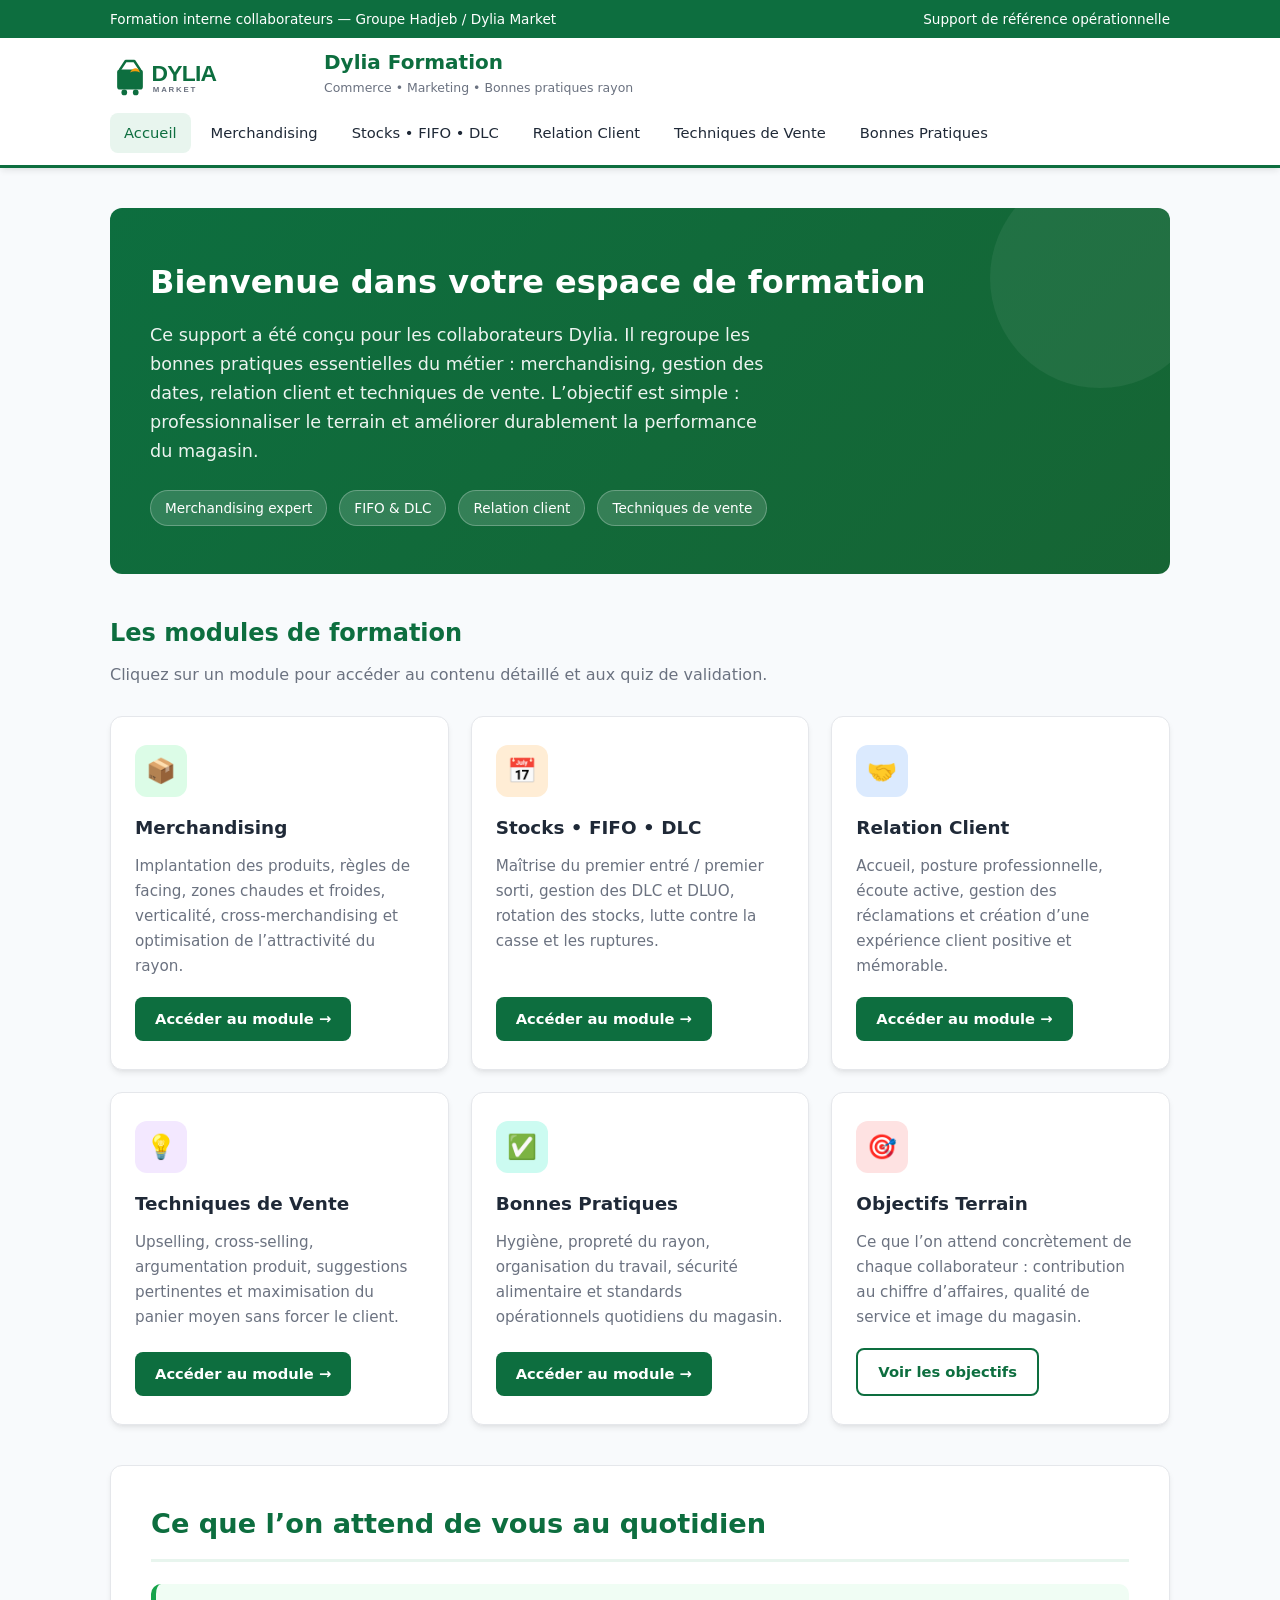
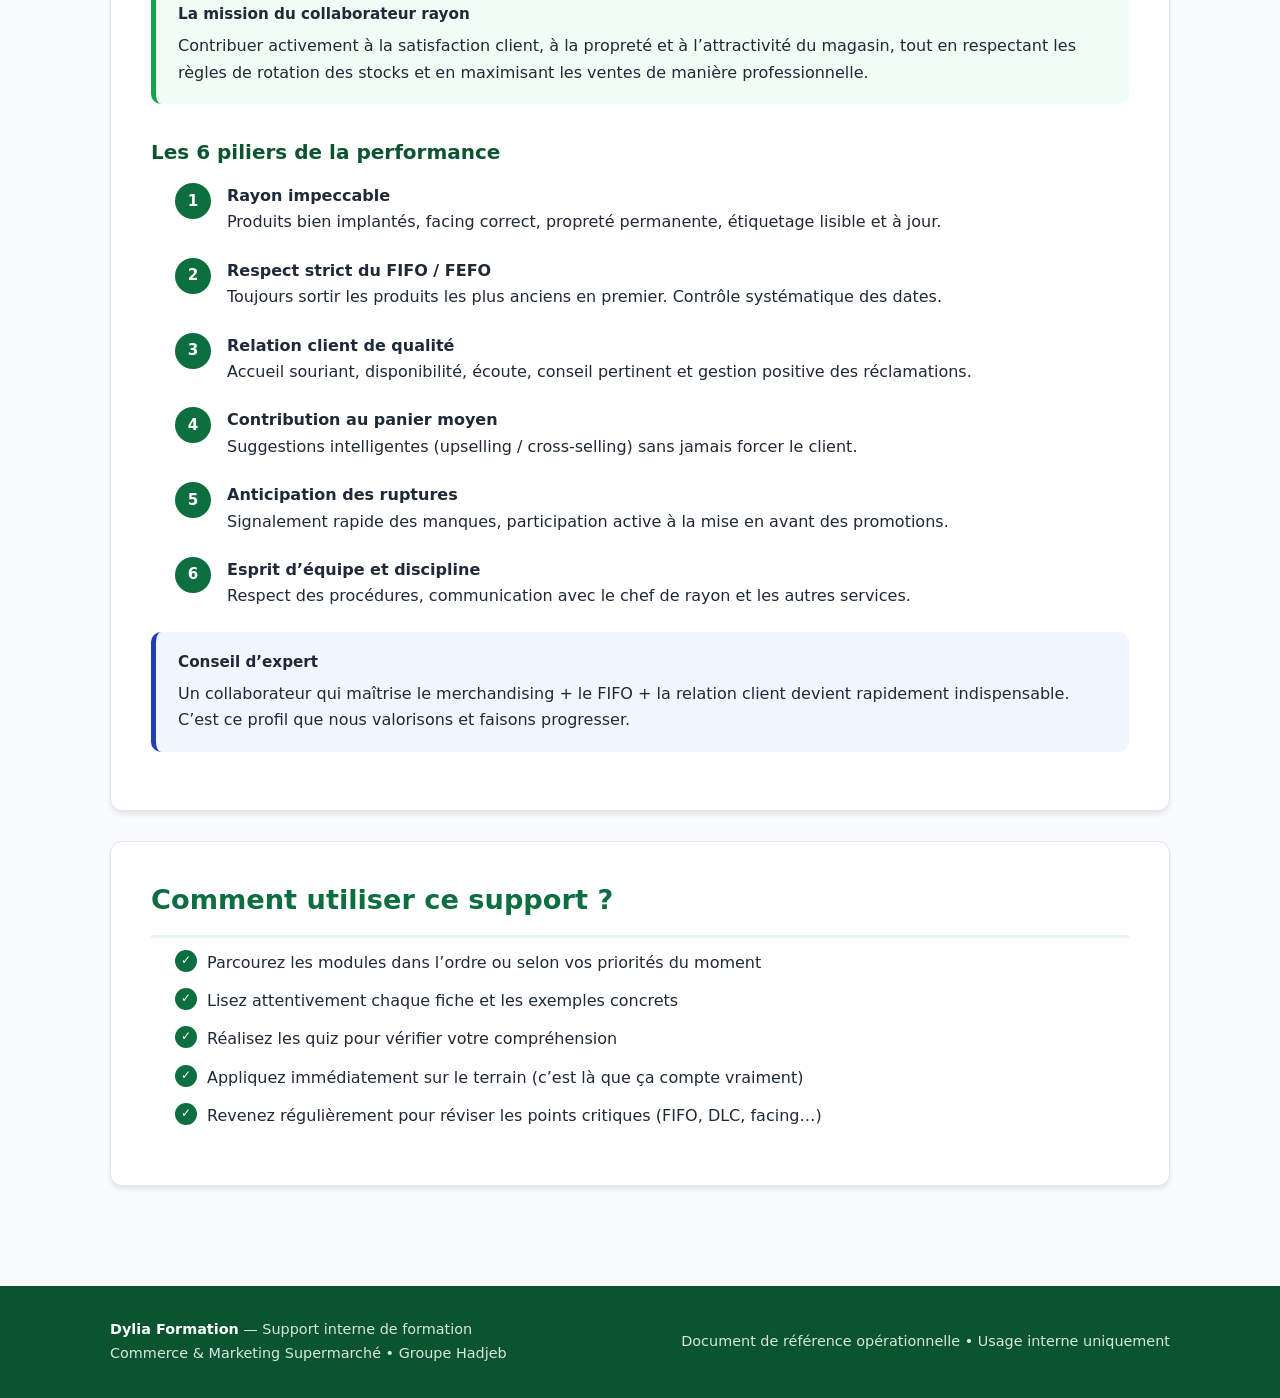
==== dylia-formation/index.html @ 9679b602 "Ajout site formation Dylia Market complet" ====
<!DOCTYPE html>
<html lang="fr">
<head>
  <meta charset="UTF-8">
  <meta name="viewport" content="width=device-width, initial-scale=1.0">
  <title>Dylia Formation | Commerce & Marketing Supermarché</title>
  <meta name="description" content="Support de formation interne Dylia - Bonnes pratiques commerce, merchandising, FIFO, relation client">
  <link rel="stylesheet" href="css/style.css">
</head>
<body>

  <header class="header">
    <div class="header-top">
      <div class="container">
        <span>Formation interne collaborateurs — Groupe Hadjeb / Dylia Market</span>
        <span>Support de référence opérationnelle</span>
      </div>
    </div>
    <div class="container">
      <div class="logo-area">
        <a href="index.html">
          <img src="img/logo-dylia.svg" alt="Dylia Market" class="logo-img">
          <div class="logo-text">
            <h1>Dylia Formation</h1>
            <span>Commerce • Marketing • Bonnes pratiques rayon</span>
          </div>
        </a>
      </div>
      <nav class="nav">
        <a href="index.html" class="active">Accueil</a>
        <a href="merchandising.html">Merchandising</a>
        <a href="stocks-fifo-dlc.html">Stocks • FIFO • DLC</a>
        <a href="relation-client.html">Relation Client</a>
        <a href="techniques-vente.html">Techniques de Vente</a>
        <a href="bonnes-pratiques.html">Bonnes Pratiques</a>
      </nav>
    </div>
  </header>

  <main class="main">
    <div class="container">

      <!-- HERO -->
      <section class="hero">
        <h2>Bienvenue dans votre espace de formation</h2>
        <p>
          Ce support a été conçu pour les collaborateurs Dylia. Il regroupe les bonnes pratiques 
          essentielles du métier : merchandising, gestion des dates, relation client et techniques 
          de vente. L’objectif est simple : professionnaliser le terrain et améliorer durablement 
          la performance du magasin.
        </p>
        <div class="hero-badges">
          <span class="badge">Merchandising expert</span>
          <span class="badge">FIFO & DLC</span>
          <span class="badge">Relation client</span>
          <span class="badge">Techniques de vente</span>
        </div>
      </section>

      <!-- MODULES -->
      <h2 class="section-title">Les modules de formation</h2>
      <p class="section-subtitle">Cliquez sur un module pour accéder au contenu détaillé et aux quiz de validation.</p>

      <div class="cards-grid">

        <article class="card">
          <div class="card-icon green">📦</div>
          <h3>Merchandising</h3>
          <p>
            Implantation des produits, règles de facing, zones chaudes et froides, verticalité, 
            cross-merchandising et optimisation de l’attractivité du rayon.
          </p>
          <a href="merchandising.html" class="btn btn-primary">Accéder au module →</a>
        </article>

        <article class="card">
          <div class="card-icon orange">📅</div>
          <h3>Stocks • FIFO • DLC</h3>
          <p>
            Maîtrise du premier entré / premier sorti, gestion des DLC et DLUO, 
            rotation des stocks, lutte contre la casse et les ruptures.
          </p>
          <a href="stocks-fifo-dlc.html" class="btn btn-primary">Accéder au module →</a>
        </article>

        <article class="card">
          <div class="card-icon blue">🤝</div>
          <h3>Relation Client</h3>
          <p>
            Accueil, posture professionnelle, écoute active, gestion des réclamations 
            et création d’une expérience client positive et mémorable.
          </p>
          <a href="relation-client.html" class="btn btn-primary">Accéder au module →</a>
        </article>

        <article class="card">
          <div class="card-icon purple">💡</div>
          <h3>Techniques de Vente</h3>
          <p>
            Upselling, cross-selling, argumentation produit, suggestions pertinentes 
            et maximisation du panier moyen sans forcer le client.
          </p>
          <a href="techniques-vente.html" class="btn btn-primary">Accéder au module →</a>
        </article>

        <article class="card">
          <div class="card-icon teal">✅</div>
          <h3>Bonnes Pratiques</h3>
          <p>
            Hygiène, propreté du rayon, organisation du travail, sécurité alimentaire 
            et standards opérationnels quotidiens du magasin.
          </p>
          <a href="bonnes-pratiques.html" class="btn btn-primary">Accéder au module →</a>
        </article>

        <article class="card">
          <div class="card-icon red">🎯</div>
          <h3>Objectifs Terrain</h3>
          <p>
            Ce que l’on attend concrètement de chaque collaborateur : 
            contribution au chiffre d’affaires, qualité de service et image du magasin.
          </p>
          <a href="#objectifs" class="btn btn-outline">Voir les objectifs</a>
        </article>

      </div>

      <!-- OBJECTIFS -->
      <section id="objectifs" class="content-page" style="margin-top: 20px;">
        <h2>Ce que l’on attend de vous au quotidien</h2>
        
        <div class="callout callout-success">
          <strong>La mission du collaborateur rayon</strong>
          Contribuer activement à la satisfaction client, à la propreté et à l’attractivité du magasin, 
          tout en respectant les règles de rotation des stocks et en maximisant les ventes de manière professionnelle.
        </div>

        <h3>Les 6 piliers de la performance</h3>
        <ol class="steps">
          <li>
            <strong>Rayon impeccable</strong><br>
            Produits bien implantés, facing correct, propreté permanente, étiquetage lisible et à jour.
          </li>
          <li>
            <strong>Respect strict du FIFO / FEFO</strong><br>
            Toujours sortir les produits les plus anciens en premier. Contrôle systématique des dates.
          </li>
          <li>
            <strong>Relation client de qualité</strong><br>
            Accueil souriant, disponibilité, écoute, conseil pertinent et gestion positive des réclamations.
          </li>
          <li>
            <strong>Contribution au panier moyen</strong><br>
            Suggestions intelligentes (upselling / cross-selling) sans jamais forcer le client.
          </li>
          <li>
            <strong>Anticipation des ruptures</strong><br>
            Signalement rapide des manques, participation active à la mise en avant des promotions.
          </li>
          <li>
            <strong>Esprit d’équipe et discipline</strong><br>
            Respect des procédures, communication avec le chef de rayon et les autres services.
          </li>
        </ol>

        <div class="callout callout-info">
          <strong>Conseil d’expert</strong>
          Un collaborateur qui maîtrise le merchandising + le FIFO + la relation client 
          devient rapidement indispensable. C’est ce profil que nous valorisons et faisons progresser.
        </div>
      </section>

      <!-- COMMENT UTILISER -->
      <section class="content-page" style="margin-top: 30px;">
        <h2>Comment utiliser ce support ?</h2>
        <ul class="checklist">
          <li>Parcourez les modules dans l’ordre ou selon vos priorités du moment</li>
          <li>Lisez attentivement chaque fiche et les exemples concrets</li>
          <li>Réalisez les quiz pour vérifier votre compréhension</li>
          <li>Appliquez immédiatement sur le terrain (c’est là que ça compte vraiment)</li>
          <li>Revenez régulièrement pour réviser les points critiques (FIFO, DLC, facing…)</li>
        </ul>
      </section>

    </div>
  </main>

  <footer class="footer">
    <div class="container">
      <div>
        <strong>Dylia Formation</strong> — Support interne de formation<br>
        Commerce & Marketing Supermarché • Groupe Hadjeb
      </div>
      <div>
        Document de référence opérationnelle • Usage interne uniquement
      </div>
    </div>
  </footer>

</body>
</html>
---- dylia-formation/css/style.css ----
/* =====================================================
   Dylia Formation - Style professionnel
   Support de formation Commerce & Marketing Supermarché
   ===================================================== */

:root {
  --primary: #0d6e3f;
  --primary-dark: #0a5530;
  --primary-light: #e8f5ee;
  --secondary: #f59e0b;
  --secondary-dark: #d97706;
  --accent: #1e40af;
  --danger: #dc2626;
  --warning: #f59e0b;
  --success: #16a34a;
  --text: #1f2937;
  --text-light: #6b7280;
  --bg: #f8fafc;
  --white: #ffffff;
  --border: #e5e7eb;
  --shadow: 0 4px 6px -1px rgb(0 0 0 / 0.08), 0 2px 4px -2px rgb(0 0 0 / 0.05);
  --shadow-lg: 0 10px 15px -3px rgb(0 0 0 / 0.08), 0 4px 6px -4px rgb(0 0 0 / 0.05);
  --radius: 12px;
  --transition: all 0.25s ease;
}

* {
  margin: 0;
  padding: 0;
  box-sizing: border-box;
}

html {
  scroll-behavior: smooth;
}

body {
  font-family: 'Segoe UI', system-ui, -apple-system, sans-serif;
  background: var(--bg);
  color: var(--text);
  line-height: 1.65;
  font-size: 16px;
}

/* ========== HEADER & NAV ========== */
.header {
  background: var(--white);
  border-bottom: 3px solid var(--primary);
  position: sticky;
  top: 0;
  z-index: 1000;
  box-shadow: var(--shadow);
}

.header-top {
  background: var(--primary);
  color: white;
  padding: 8px 0;
  font-size: 0.85rem;
}

.header-top .container {
  display: flex;
  justify-content: space-between;
  align-items: center;
}

.logo-area {
  display: flex;
  align-items: center;
  gap: 16px;
  padding: 12px 0;
}

.logo-area a {
  display: flex;
  align-items: center;
  gap: 14px;
  text-decoration: none;
  color: inherit;
}

.logo-img {
  height: 50px;
  width: auto;
  display: block;
}

.logo-text h1 {
  font-size: 1.25rem;
  color: var(--primary);
  font-weight: 700;
  line-height: 1.2;
}

.logo-text span {
  font-size: 0.78rem;
  color: var(--text-light);
  font-weight: 500;
}

.nav {
  display: flex;
  gap: 6px;
  flex-wrap: wrap;
  padding-bottom: 12px;
}

.nav a {
  text-decoration: none;
  color: var(--text);
  font-weight: 500;
  font-size: 0.92rem;
  padding: 8px 14px;
  border-radius: 8px;
  transition: var(--transition);
}

.nav a:hover,
.nav a.active {
  background: var(--primary-light);
  color: var(--primary);
}

/* ========== LAYOUT ========== */
.container {
  max-width: 1100px;
  margin: 0 auto;
  padding: 0 20px;
}

.main {
  padding: 40px 0 60px;
}

/* ========== HERO ========== */
.hero {
  background: linear-gradient(135deg, var(--primary) 0%, #166534 100%);
  color: white;
  border-radius: var(--radius);
  padding: 48px 40px;
  margin-bottom: 40px;
  position: relative;
  overflow: hidden;
}

.hero::after {
  content: '';
  position: absolute;
  right: -40px;
  top: -40px;
  width: 220px;
  height: 220px;
  background: rgba(255,255,255,0.06);
  border-radius: 50%;
}

.hero h2 {
  font-size: 2rem;
  margin-bottom: 12px;
  font-weight: 700;
}

.hero p {
  font-size: 1.1rem;
  opacity: 0.92;
  max-width: 620px;
  margin-bottom: 24px;
}

.hero-badges {
  display: flex;
  gap: 12px;
  flex-wrap: wrap;
}

.badge {
  background: rgba(255,255,255,0.15);
  border: 1px solid rgba(255,255,255,0.25);
  padding: 6px 14px;
  border-radius: 50px;
  font-size: 0.85rem;
  font-weight: 500;
}

/* ========== CARDS ========== */
.section-title {
  font-size: 1.5rem;
  color: var(--primary);
  margin-bottom: 8px;
  font-weight: 700;
}

.section-subtitle {
  color: var(--text-light);
  margin-bottom: 28px;
  font-size: 1rem;
}

.cards-grid {
  display: grid;
  grid-template-columns: repeat(auto-fit, minmax(280px, 1fr));
  gap: 22px;
  margin-bottom: 40px;
}

.card {
  background: var(--white);
  border-radius: var(--radius);
  padding: 28px 24px;
  box-shadow: var(--shadow);
  border: 1px solid var(--border);
  transition: var(--transition);
  display: flex;
  flex-direction: column;
}

.card:hover {
  transform: translateY(-4px);
  box-shadow: var(--shadow-lg);
  border-color: var(--primary);
}

.card-icon {
  width: 52px;
  height: 52px;
  border-radius: 12px;
  display: flex;
  align-items: center;
  justify-content: center;
  font-size: 1.5rem;
  margin-bottom: 16px;
}

.card-icon.green { background: #dcfce7; }
.card-icon.blue { background: #dbeafe; }
.card-icon.orange { background: #ffedd5; }
.card-icon.purple { background: #f3e8ff; }
.card-icon.red { background: #fee2e2; }
.card-icon.teal { background: #ccfbf1; }

.card h3 {
  font-size: 1.15rem;
  margin-bottom: 10px;
  color: var(--text);
}

.card p {
  color: var(--text-light);
  font-size: 0.95rem;
  flex-grow: 1;
  margin-bottom: 18px;
}

.card .btn {
  align-self: flex-start;
}

/* ========== BUTTONS ========== */
.btn {
  display: inline-flex;
  align-items: center;
  gap: 8px;
  padding: 10px 20px;
  border-radius: 8px;
  font-weight: 600;
  font-size: 0.92rem;
  text-decoration: none;
  border: none;
  cursor: pointer;
  transition: var(--transition);
}

.btn-primary {
  background: var(--primary);
  color: white;
}

.btn-primary:hover {
  background: var(--primary-dark);
}

.btn-secondary {
  background: var(--secondary);
  color: white;
}

.btn-secondary:hover {
  background: var(--secondary-dark);
}

.btn-outline {
  background: transparent;
  border: 2px solid var(--primary);
  color: var(--primary);
}

.btn-outline:hover {
  background: var(--primary);
  color: white;
}

/* ========== CONTENT PAGES ========== */
.content-page {
  background: var(--white);
  border-radius: var(--radius);
  padding: 36px 40px;
  box-shadow: var(--shadow);
  border: 1px solid var(--border);
}

.content-page h2 {
  color: var(--primary);
  font-size: 1.7rem;
  margin-bottom: 8px;
  padding-bottom: 12px;
  border-bottom: 3px solid var(--primary-light);
}

.content-page h3 {
  color: var(--primary-dark);
  font-size: 1.25rem;
  margin: 32px 0 14px;
  display: flex;
  align-items: center;
  gap: 10px;
}

.content-page h4 {
  color: var(--text);
  font-size: 1.05rem;
  margin: 22px 0 10px;
}

.content-page p {
  margin-bottom: 14px;
  color: var(--text);
}

.content-page ul, .content-page ol {
  margin: 12px 0 20px 24px;
}

.content-page li {
  margin-bottom: 8px;
}

/* Callout boxes */
.callout {
  padding: 18px 22px;
  border-radius: 10px;
  margin: 22px 0;
  border-left: 5px solid;
}

.callout-info {
  background: #eff6ff;
  border-color: var(--accent);
}

.callout-warning {
  background: #fffbeb;
  border-color: var(--warning);
}

.callout-success {
  background: #f0fdf4;
  border-color: var(--success);
}

.callout-danger {
  background: #fef2f2;
  border-color: var(--danger);
}

.callout strong {
  display: block;
  margin-bottom: 6px;
  font-size: 0.95rem;
}

/* Tables */
.table-wrap {
  overflow-x: auto;
  margin: 20px 0;
}

table {
  width: 100%;
  border-collapse: collapse;
  font-size: 0.95rem;
}

th, td {
  padding: 12px 16px;
  text-align: left;
  border-bottom: 1px solid var(--border);
}

th {
  background: var(--primary-light);
  color: var(--primary-dark);
  font-weight: 600;
}

tr:hover td {
  background: #f9fafb;
}

/* Checklist */
.checklist {
  list-style: none;
  margin-left: 0;
}

.checklist li {
  position: relative;
  padding-left: 32px;
  margin-bottom: 12px;
}

.checklist li::before {
  content: '✓';
  position: absolute;
  left: 0;
  top: 0;
  width: 22px;
  height: 22px;
  background: var(--primary);
  color: white;
  border-radius: 50%;
  font-size: 0.75rem;
  display: flex;
  align-items: center;
  justify-content: center;
  font-weight: 700;
}

/* Steps */
.steps {
  counter-reset: step;
  list-style: none;
  margin: 20px 0;
}

.steps li {
  position: relative;
  padding-left: 52px;
  margin-bottom: 22px;
  min-height: 40px;
}

.steps li::before {
  counter-increment: step;
  content: counter(step);
  position: absolute;
  left: 0;
  top: 0;
  width: 36px;
  height: 36px;
  background: var(--primary);
  color: white;
  border-radius: 50%;
  display: flex;
  align-items: center;
  justify-content: center;
  font-weight: 700;
  font-size: 0.95rem;
}

/* Quiz */
.quiz-box {
  background: #f8fafc;
  border: 2px solid var(--border);
  border-radius: var(--radius);
  padding: 28px;
  margin: 30px 0;
}

.quiz-box h3 {
  margin-top: 0;
  color: var(--primary);
}

.quiz-question {
  margin-bottom: 22px;
  padding-bottom: 18px;
  border-bottom: 1px solid var(--border);
}

.quiz-question:last-of-type {
  border-bottom: none;
}

.quiz-question p {
  font-weight: 600;
  margin-bottom: 12px;
}

.quiz-options label {
  display: block;
  padding: 10px 14px;
  margin-bottom: 8px;
  background: white;
  border: 1px solid var(--border);
  border-radius: 8px;
  cursor: pointer;
  transition: var(--transition);
}

.quiz-options label:hover {
  border-color: var(--primary);
  background: var(--primary-light);
}

.quiz-options input {
  margin-right: 10px;
}

.quiz-result {
  display: none;
  margin-top: 20px;
  padding: 16px;
  border-radius: 8px;
  font-weight: 600;
}

.quiz-result.show {
  display: block;
}

.quiz-result.success {
  background: #dcfce7;
  color: #166534;
}

.quiz-result.error {
  background: #fee2e2;
  color: #991b1b;
}

/* Progress bar for modules */
.progress-bar {
  height: 8px;
  background: #e5e7eb;
  border-radius: 50px;
  overflow: hidden;
  margin: 12px 0 24px;
}

.progress-fill {
  height: 100%;
  background: linear-gradient(90deg, var(--primary), #22c55e);
  border-radius: 50px;
  transition: width 0.4s ease;
}

/* Footer */
.footer {
  background: var(--primary-dark);
  color: rgba(255,255,255,0.85);
  padding: 32px 0;
  margin-top: 40px;
  font-size: 0.9rem;
}

.footer .container {
  display: flex;
  justify-content: space-between;
  align-items: center;
  flex-wrap: wrap;
  gap: 16px;
}

.footer strong {
  color: white;
}

/* Responsive */
@media (max-width: 768px) {
  .hero {
    padding: 32px 24px;
  }
  .hero h2 {
    font-size: 1.5rem;
  }
  .content-page {
    padding: 24px 20px;
  }
  .nav {
    gap: 4px;
  }
  .nav a {
    padding: 7px 10px;
    font-size: 0.85rem;
  }
  .header-top {
    display: none;
  }
}

/* Print friendly */
@media print {
  .header, .footer, .nav, .btn, .quiz-box {
    display: none !important;
  }
  .content-page {
    box-shadow: none;
    border: none;
  }
}
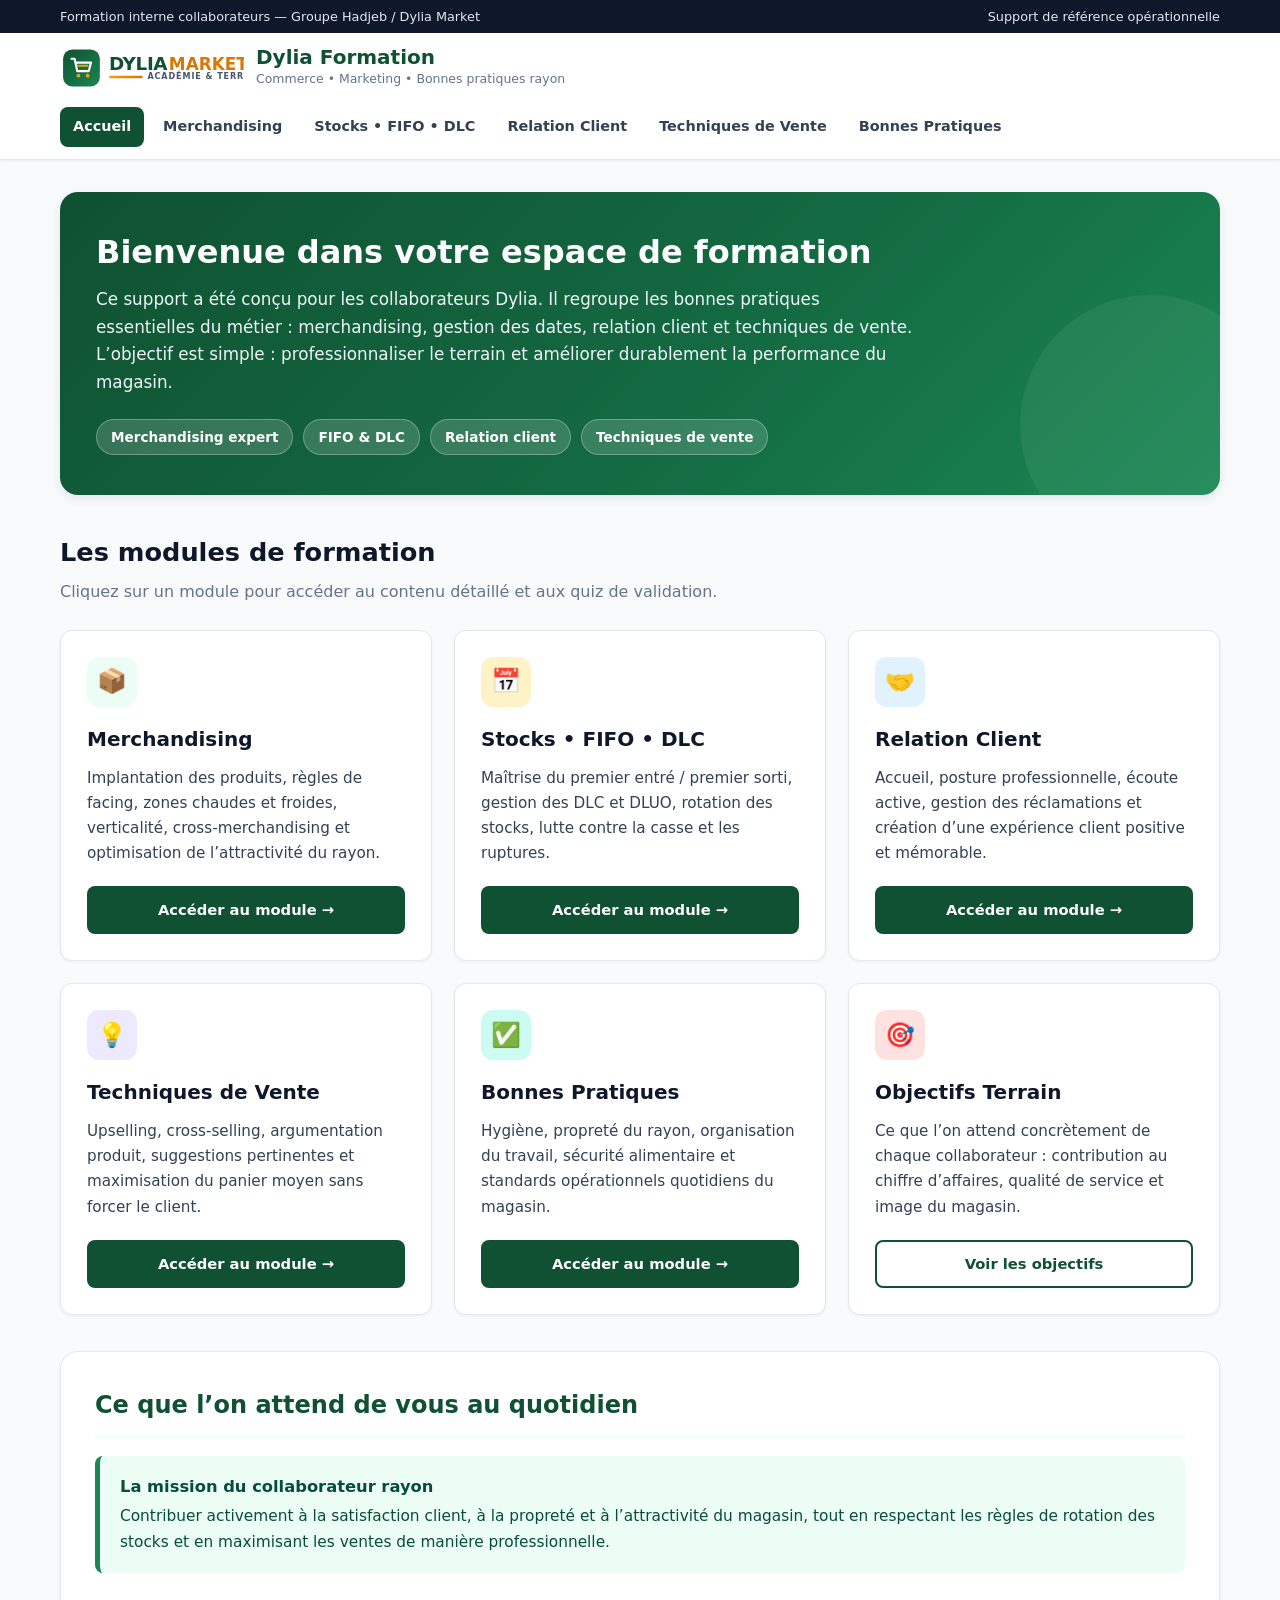
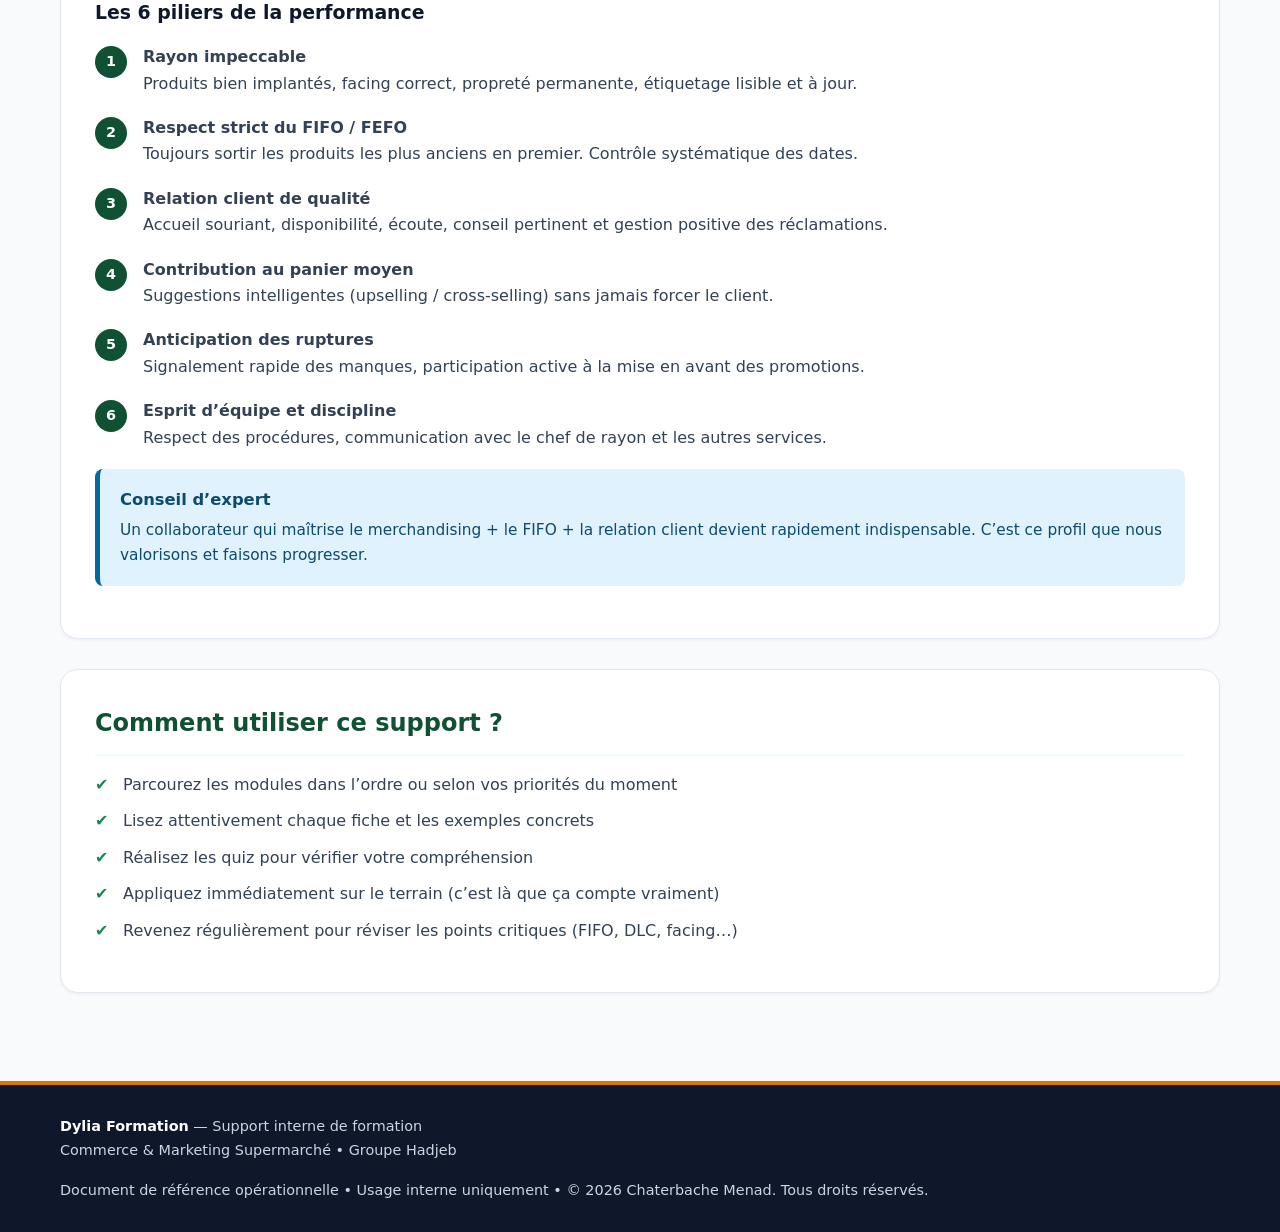
==== commit 89ce7731: "Site formation Dylia Market - version complète" ====
--- a/dylia-formation/index.html
+++ b/dylia-formation/index.html
@@ -192,7 +192,7 @@
         Commerce & Marketing Supermarché • Groupe Hadjeb
       </div>
       <div>
-        Document de référence opérationnelle • Usage interne uniquement
+        Document de référence opérationnelle • Usage interne uniquement • © 2026 Chaterbache Menad. Tous droits réservés.
       </div>
     </div>
   </footer>
--- a/dylia-formation/css/style.css
+++ b/dylia-formation/css/style.css
@@ -1,229 +1,268 @@
-/* =====================================================
-   Dylia Formation - Style professionnel
-   Support de formation Commerce & Marketing Supermarché
-   ===================================================== */
+/* ==========================================================================
+   DYLIA FORMATION — FEUILLE DE STYLE COMPLÈTE (GROUPE HADJEB / DYLIA MARKET)
+   Design System : Retail Moderne, Lisibilité Terrain, Mobile-First & Print
+   ========================================================================== */
 
 :root {
-  --primary: #0d6e3f;
-  --primary-dark: #0a5530;
-  --primary-light: #e8f5ee;
-  --secondary: #f59e0b;
-  --secondary-dark: #d97706;
-  --accent: #1e40af;
-  --danger: #dc2626;
-  --warning: #f59e0b;
-  --success: #16a34a;
-  --text: #1f2937;
-  --text-light: #6b7280;
-  --bg: #f8fafc;
-  --white: #ffffff;
-  --border: #e5e7eb;
-  --shadow: 0 4px 6px -1px rgb(0 0 0 / 0.08), 0 2px 4px -2px rgb(0 0 0 / 0.05);
-  --shadow-lg: 0 10px 15px -3px rgb(0 0 0 / 0.08), 0 4px 6px -4px rgb(0 0 0 / 0.05);
-  --radius: 12px;
+  --primary: #0f5132;
+  --primary-light: #198754;
+  --primary-bg: #ecfdf5;
+  --accent: #d97706;
+  --accent-light: #fef3c7;
+  --blue: #0369a1;
+  --blue-bg: #e0f2fe;
+  --purple: #6d28d9;
+  --purple-bg: #ede9fe;
+  --teal: #0f766e;
+  --teal-bg: #ccfbf1;
+  --red: #b91c1c;
+  --red-bg: #fee2e2;
+  --dark: #0f172a;
+  --text: #334155;
+  --text-muted: #64748b;
+  --border: #e2e8f0;
+  --bg-body: #f8fafc;
+  --bg-card: #ffffff;
+  --shadow-sm: 0 1px 3px rgba(15, 23, 42, 0.06);
+  --shadow-md: 0 4px 12px rgba(15, 23, 42, 0.08);
+  --shadow-lg: 0 10px 25px rgba(15, 23, 42, 0.12);
+  --radius-sm: 8px;
+  --radius-md: 12px;
+  --radius-lg: 18px;
   --transition: all 0.25s ease;
 }
 
-* {
+/* RESET & BASE */
+*, *::before, *::after {
+  box-sizing: border-box;
   margin: 0;
   padding: 0;
-  box-sizing: border-box;
 }
 
 html {
   scroll-behavior: smooth;
+  font-size: 16px;
 }
 
 body {
-  font-family: 'Segoe UI', system-ui, -apple-system, sans-serif;
-  background: var(--bg);
+  font-family: 'Segoe UI', system-ui, -apple-system, BlinkMacSystemFont, Roboto, 'Helvetica Neue', Arial, sans-serif;
+  background-color: var(--bg-body);
   color: var(--text);
   line-height: 1.65;
-  font-size: 16px;
-}
-
-/* ========== HEADER & NAV ========== */
+  -webkit-font-smoothing: antialiased;
+}
+
+.container {
+  width: 100%;
+  max-width: 1200px;
+  margin: 0 auto;
+  padding: 0 20px;
+}
+
+a {
+  color: var(--primary-light);
+  text-decoration: none;
+  transition: var(--transition);
+}
+
+/* HEADER & NAVIGATION */
 .header {
-  background: var(--white);
-  border-bottom: 3px solid var(--primary);
+  background: var(--bg-card);
+  border-bottom: 1px solid var(--border);
+  box-shadow: var(--shadow-sm);
   position: sticky;
   top: 0;
   z-index: 1000;
-  box-shadow: var(--shadow);
 }
 
 .header-top {
-  background: var(--primary);
-  color: white;
-  padding: 8px 0;
-  font-size: 0.85rem;
+  background: var(--dark);
+  color: #e2e8f0;
+  font-size: 0.8rem;
+  padding: 6px 0;
 }
 
 .header-top .container {
   display: flex;
   justify-content: space-between;
   align-items: center;
-}
-
-.logo-area {
-  display: flex;
-  align-items: center;
+  flex-wrap: wrap;
+  gap: 8px;
+}
+
+.header > .container {
+  display: flex;
+  justify-content: space-between;
+  align-items: center;
+  padding-top: 12px;
+  padding-bottom: 12px;
+  flex-wrap: wrap;
   gap: 16px;
-  padding: 12px 0;
 }
 
 .logo-area a {
   display: flex;
   align-items: center;
-  gap: 14px;
-  text-decoration: none;
-  color: inherit;
+  gap: 12px;
+  color: var(--dark);
 }
 
 .logo-img {
-  height: 50px;
+  height: 46px;
   width: auto;
-  display: block;
 }
 
 .logo-text h1 {
   font-size: 1.25rem;
+  font-weight: 800;
   color: var(--primary);
-  font-weight: 700;
-  line-height: 1.2;
+  line-height: 1.15;
 }
 
 .logo-text span {
   font-size: 0.78rem;
-  color: var(--text-light);
-  font-weight: 500;
+  color: var(--text-muted);
+  display: block;
 }
 
 .nav {
   display: flex;
   gap: 6px;
   flex-wrap: wrap;
-  padding-bottom: 12px;
 }
 
 .nav a {
-  text-decoration: none;
+  padding: 8px 13px;
+  border-radius: var(--radius-sm);
+  font-size: 0.9rem;
+  font-weight: 600;
   color: var(--text);
-  font-weight: 500;
-  font-size: 0.92rem;
-  padding: 8px 14px;
-  border-radius: 8px;
-  transition: var(--transition);
-}
-
-.nav a:hover,
+}
+
+.nav a:hover {
+  background: var(--primary-bg);
+  color: var(--primary);
+}
+
 .nav a.active {
-  background: var(--primary-light);
-  color: var(--primary);
-}
-
-/* ========== LAYOUT ========== */
-.container {
-  max-width: 1100px;
-  margin: 0 auto;
-  padding: 0 20px;
-}
-
+  background: var(--primary);
+  color: #ffffff;
+}
+
+/* MAIN LAYOUT */
 .main {
-  padding: 40px 0 60px;
-}
-
-/* ========== HERO ========== */
+  padding: 32px 0 60px;
+}
+
+/* HERO SECTION */
 .hero {
-  background: linear-gradient(135deg, var(--primary) 0%, #166534 100%);
-  color: white;
-  border-radius: var(--radius);
-  padding: 48px 40px;
-  margin-bottom: 40px;
+  background: linear-gradient(135deg, var(--primary) 0%, #146c43 60%, #198754 100%);
+  color: #ffffff;
+  padding: 40px 36px;
+  border-radius: var(--radius-lg);
+  box-shadow: var(--shadow-md);
+  margin-bottom: 36px;
   position: relative;
   overflow: hidden;
 }
 
 .hero::after {
-  content: '';
+  content: "";
   position: absolute;
-  right: -40px;
-  top: -40px;
-  width: 220px;
-  height: 220px;
-  background: rgba(255,255,255,0.06);
+  right: -60px;
+  bottom: -60px;
+  width: 260px;
+  height: 260px;
+  background: rgba(255, 255, 255, 0.06);
   border-radius: 50%;
+  pointer-events: none;
+}
+
+.hero-breadcrumb {
+  display: inline-block;
+  font-size: 0.8rem;
+  text-transform: uppercase;
+  letter-spacing: 1px;
+  background: rgba(0, 0, 0, 0.25);
+  padding: 4px 12px;
+  border-radius: 20px;
+  margin-bottom: 14px;
+  color: #fde68a;
+  font-weight: 700;
 }
 
 .hero h2 {
   font-size: 2rem;
-  margin-bottom: 12px;
-  font-weight: 700;
+  font-weight: 800;
+  margin-bottom: 14px;
+  line-height: 1.25;
 }
 
 .hero p {
-  font-size: 1.1rem;
-  opacity: 0.92;
-  max-width: 620px;
+  font-size: 1.05rem;
+  max-width: 820px;
+  color: #f1f5f9;
+  margin-bottom: 22px;
+}
+
+.hero-badges {
+  display: flex;
+  flex-wrap: wrap;
+  gap: 10px;
+}
+
+.badge {
+  background: rgba(255, 255, 255, 0.16);
+  border: 1px solid rgba(255, 255, 255, 0.28);
+  padding: 6px 14px;
+  border-radius: 999px;
+  font-size: 0.85rem;
+  font-weight: 600;
+  backdrop-filter: blur(4px);
+}
+
+/* SECTION TITLES */
+.section-title {
+  font-size: 1.6rem;
+  font-weight: 800;
+  color: var(--dark);
+  margin-bottom: 6px;
+}
+
+.section-subtitle {
+  color: var(--text-muted);
   margin-bottom: 24px;
-}
-
-.hero-badges {
-  display: flex;
-  gap: 12px;
-  flex-wrap: wrap;
-}
-
-.badge {
-  background: rgba(255,255,255,0.15);
-  border: 1px solid rgba(255,255,255,0.25);
-  padding: 6px 14px;
-  border-radius: 50px;
-  font-size: 0.85rem;
-  font-weight: 500;
-}
-
-/* ========== CARDS ========== */
-.section-title {
-  font-size: 1.5rem;
-  color: var(--primary);
-  margin-bottom: 8px;
-  font-weight: 700;
-}
-
-.section-subtitle {
-  color: var(--text-light);
-  margin-bottom: 28px;
   font-size: 1rem;
 }
 
+/* CARDS GRID */
 .cards-grid {
   display: grid;
-  grid-template-columns: repeat(auto-fit, minmax(280px, 1fr));
+  grid-template-columns: repeat(auto-fit, minmax(320px, 1fr));
   gap: 22px;
-  margin-bottom: 40px;
+  margin-bottom: 36px;
 }
 
 .card {
-  background: var(--white);
-  border-radius: var(--radius);
-  padding: 28px 24px;
-  box-shadow: var(--shadow);
+  background: var(--bg-card);
   border: 1px solid var(--border);
+  border-radius: var(--radius-md);
+  padding: 26px;
+  box-shadow: var(--shadow-sm);
+  display: flex;
+  flex-direction: column;
   transition: var(--transition);
-  display: flex;
-  flex-direction: column;
 }
 
 .card:hover {
   transform: translateY(-4px);
   box-shadow: var(--shadow-lg);
-  border-color: var(--primary);
+  border-color: #cbd5e1;
 }
 
 .card-icon {
-  width: 52px;
-  height: 52px;
+  width: 50px;
+  height: 50px;
   border-radius: 12px;
   display: flex;
   align-items: center;
@@ -232,260 +271,314 @@
   margin-bottom: 16px;
 }
 
-.card-icon.green { background: #dcfce7; }
-.card-icon.blue { background: #dbeafe; }
-.card-icon.orange { background: #ffedd5; }
-.card-icon.purple { background: #f3e8ff; }
-.card-icon.red { background: #fee2e2; }
-.card-icon.teal { background: #ccfbf1; }
+.card-icon.green { background: var(--primary-bg); color: var(--primary); }
+.card-icon.orange { background: var(--accent-light); color: var(--accent); }
+.card-icon.blue { background: var(--blue-bg); color: var(--blue); }
+.card-icon.purple { background: var(--purple-bg); color: var(--purple); }
+.card-icon.teal { background: var(--teal-bg); color: var(--teal); }
+.card-icon.red { background: var(--red-bg); color: var(--red); }
 
 .card h3 {
-  font-size: 1.15rem;
+  font-size: 1.25rem;
+  color: var(--dark);
   margin-bottom: 10px;
+  font-weight: 700;
+}
+
+.card p {
   color: var(--text);
-}
-
-.card p {
-  color: var(--text-light);
   font-size: 0.95rem;
+  margin-bottom: 20px;
   flex-grow: 1;
-  margin-bottom: 18px;
-}
-
-.card .btn {
-  align-self: flex-start;
-}
-
-/* ========== BUTTONS ========== */
+}
+
+/* BUTTONS */
 .btn {
   display: inline-flex;
   align-items: center;
+  justify-content: center;
   gap: 8px;
-  padding: 10px 20px;
-  border-radius: 8px;
-  font-weight: 600;
+  padding: 10px 18px;
+  border-radius: var(--radius-sm);
+  font-weight: 700;
   font-size: 0.92rem;
-  text-decoration: none;
-  border: none;
   cursor: pointer;
+  border: 2px solid transparent;
   transition: var(--transition);
+  text-align: center;
 }
 
 .btn-primary {
   background: var(--primary);
-  color: white;
+  color: #ffffff;
 }
 
 .btn-primary:hover {
-  background: var(--primary-dark);
-}
-
-.btn-secondary {
-  background: var(--secondary);
-  color: white;
-}
-
-.btn-secondary:hover {
-  background: var(--secondary-dark);
+  background: var(--primary-light);
+  color: #ffffff;
 }
 
 .btn-outline {
   background: transparent;
-  border: 2px solid var(--primary);
+  border-color: var(--primary);
   color: var(--primary);
 }
 
 .btn-outline:hover {
   background: var(--primary);
-  color: white;
-}
-
-/* ========== CONTENT PAGES ========== */
+  color: #ffffff;
+}
+
+.btn-accent {
+  background: var(--accent);
+  color: #ffffff;
+}
+
+.btn-accent:hover {
+  background: #b45309;
+  color: #ffffff;
+}
+
+/* CONTENT PAGE BLOCKS */
 .content-page {
-  background: var(--white);
-  border-radius: var(--radius);
-  padding: 36px 40px;
-  box-shadow: var(--shadow);
+  background: var(--bg-card);
   border: 1px solid var(--border);
+  border-radius: var(--radius-lg);
+  padding: 34px;
+  box-shadow: var(--shadow-sm);
+  margin-bottom: 28px;
 }
 
 .content-page h2 {
+  font-size: 1.5rem;
   color: var(--primary);
-  font-size: 1.7rem;
-  margin-bottom: 8px;
-  padding-bottom: 12px;
-  border-bottom: 3px solid var(--primary-light);
+  margin-bottom: 16px;
+  padding-bottom: 10px;
+  border-bottom: 2px solid var(--primary-bg);
+  font-weight: 800;
 }
 
 .content-page h3 {
-  color: var(--primary-dark);
-  font-size: 1.25rem;
-  margin: 32px 0 14px;
-  display: flex;
-  align-items: center;
-  gap: 10px;
-}
-
-.content-page h4 {
-  color: var(--text);
-  font-size: 1.05rem;
-  margin: 22px 0 10px;
+  font-size: 1.18rem;
+  color: var(--dark);
+  margin: 24px 0 12px;
+  font-weight: 700;
 }
 
 .content-page p {
   margin-bottom: 14px;
-  color: var(--text);
-}
-
-.content-page ul, .content-page ol {
-  margin: 12px 0 20px 24px;
-}
-
-.content-page li {
-  margin-bottom: 8px;
-}
-
-/* Callout boxes */
+}
+
+/* CALLOUTS */
 .callout {
-  padding: 18px 22px;
-  border-radius: 10px;
-  margin: 22px 0;
+  padding: 18px 20px;
+  border-radius: var(--radius-sm);
   border-left: 5px solid;
-}
-
-.callout-info {
-  background: #eff6ff;
-  border-color: var(--accent);
-}
-
-.callout-warning {
-  background: #fffbeb;
-  border-color: var(--warning);
-}
-
-.callout-success {
-  background: #f0fdf4;
-  border-color: var(--success);
-}
-
-.callout-danger {
-  background: #fef2f2;
-  border-color: var(--danger);
+  margin: 18px 0;
+  font-size: 0.96rem;
 }
 
 .callout strong {
   display: block;
-  margin-bottom: 6px;
-  font-size: 0.95rem;
-}
-
-/* Tables */
-.table-wrap {
+  font-size: 1.02rem;
+  margin-bottom: 4px;
+}
+
+.callout-success {
+  background: var(--primary-bg);
+  border-color: var(--primary-light);
+  color: #064e3b;
+}
+
+.callout-info {
+  background: var(--blue-bg);
+  border-color: var(--blue);
+  color: #0c4a6e;
+}
+
+.callout-warning {
+  background: var(--accent-light);
+  border-color: var(--accent);
+  color: #78350f;
+}
+
+.callout-danger {
+  background: var(--red-bg);
+  border-color: var(--red);
+  color: #7f1d1d;
+}
+
+/* LISTS & STEPS */
+.steps {
+  list-style: none;
+  counter-reset: step-counter;
+  margin: 16px 0;
+}
+
+.steps li {
+  counter-increment: step-counter;
+  position: relative;
+  padding-left: 48px;
+  margin-bottom: 18px;
+}
+
+.steps li::before {
+  content: counter(step-counter);
+  position: absolute;
+  left: 0;
+  top: 2px;
+  width: 32px;
+  height: 32px;
+  background: var(--primary);
+  color: #ffffff;
+  font-weight: 800;
+  border-radius: 50%;
+  display: flex;
+  align-items: center;
+  justify-content: center;
+  font-size: 0.9rem;
+}
+
+.checklist {
+  list-style: none;
+  margin: 14px 0;
+}
+
+.checklist li {
+  position: relative;
+  padding-left: 28px;
+  margin-bottom: 10px;
+}
+
+.checklist li::before {
+  content: "✔";
+  position: absolute;
+  left: 0;
+  top: 0;
+  color: var(--primary-light);
+  font-weight: 800;
+}
+
+/* TABLES */
+.table-wrapper {
+  width: 100%;
   overflow-x: auto;
   margin: 20px 0;
+  border-radius: var(--radius-sm);
+  border: 1px solid var(--border);
 }
 
 table {
   width: 100%;
   border-collapse: collapse;
-  font-size: 0.95rem;
+  text-align: left;
+  font-size: 0.94rem;
+}
+
+thead {
+  background: var(--primary);
+  color: #ffffff;
 }
 
 th, td {
-  padding: 12px 16px;
-  text-align: left;
+  padding: 13px 16px;
   border-bottom: 1px solid var(--border);
 }
 
-th {
-  background: var(--primary-light);
-  color: var(--primary-dark);
-  font-weight: 600;
-}
-
-tr:hover td {
-  background: #f9fafb;
-}
-
-/* Checklist */
-.checklist {
-  list-style: none;
-  margin-left: 0;
-}
-
-.checklist li {
-  position: relative;
-  padding-left: 32px;
-  margin-bottom: 12px;
-}
-
-.checklist li::before {
-  content: '✓';
-  position: absolute;
-  left: 0;
-  top: 0;
-  width: 22px;
-  height: 22px;
-  background: var(--primary);
-  color: white;
-  border-radius: 50%;
-  font-size: 0.75rem;
-  display: flex;
-  align-items: center;
-  justify-content: center;
+tbody tr:nth-child(even) {
+  background: #f8fafc;
+}
+
+tbody tr:hover {
+  background: var(--primary-bg);
+}
+
+/* TWO COLUMNS & COMPARISON */
+.grid-2 {
+  display: grid;
+  grid-template-columns: repeat(auto-fit, minmax(280px, 1fr));
+  gap: 20px;
+  margin: 18px 0;
+}
+
+.box-do, .box-dont {
+  padding: 20px;
+  border-radius: var(--radius-md);
+  border: 1px solid;
+}
+
+.box-do {
+  background: #f0fdf4;
+  border-color: #86efac;
+}
+
+.box-do h4 {
+  color: #166534;
+  margin-bottom: 10px;
+  font-size: 1.05rem;
+}
+
+.box-dont {
+  background: #fef2f2;
+  border-color: #fca5a5;
+}
+
+.box-dont h4 {
+  color: #991b1b;
+  margin-bottom: 10px;
+  font-size: 1.05rem;
+}
+
+/* SCHEMA RAYON VISUEL (MERCHANDISING) */
+.shelf-diagram {
+  border: 3px solid var(--dark);
+  border-radius: var(--radius-sm);
+  overflow: hidden;
+  margin: 20px 0;
+  background: #fff;
+}
+
+.shelf-level {
+  padding: 14px 18px;
+  border-bottom: 2px solid var(--dark);
+  display: flex;
+  justify-content: space-between;
+  align-items: center;
+  flex-wrap: wrap;
+  gap: 10px;
+}
+
+.shelf-level:last-child {
+  border-bottom: none;
+}
+
+.shelf-eyes { background: #fef3c7; font-weight: 700; }
+.shelf-hands { background: #dcfce7; font-weight: 700; }
+.shelf-hat { background: #e0f2fe; }
+.shelf-feet { background: #f1f5f9; }
+
+.tag-pill {
+  padding: 4px 10px;
+  border-radius: 6px;
+  font-size: 0.8rem;
   font-weight: 700;
-}
-
-/* Steps */
-.steps {
-  counter-reset: step;
-  list-style: none;
-  margin: 20px 0;
-}
-
-.steps li {
-  position: relative;
-  padding-left: 52px;
-  margin-bottom: 22px;
-  min-height: 40px;
-}
-
-.steps li::before {
-  counter-increment: step;
-  content: counter(step);
-  position: absolute;
-  left: 0;
-  top: 0;
-  width: 36px;
-  height: 36px;
-  background: var(--primary);
-  color: white;
-  border-radius: 50%;
-  display: flex;
-  align-items: center;
-  justify-content: center;
-  font-weight: 700;
-  font-size: 0.95rem;
-}
-
-/* Quiz */
+  background: var(--dark);
+  color: #fff;
+}
+
+/* QUIZ INTERACTIF */
 .quiz-box {
   background: #f8fafc;
-  border: 2px solid var(--border);
-  border-radius: var(--radius);
-  padding: 28px;
-  margin: 30px 0;
-}
-
-.quiz-box h3 {
-  margin-top: 0;
-  color: var(--primary);
+  border: 2px solid var(--primary);
+  border-radius: var(--radius-md);
+  padding: 26px;
+  margin-top: 24px;
 }
 
 .quiz-question {
   margin-bottom: 22px;
   padding-bottom: 18px;
-  border-bottom: 1px solid var(--border);
+  border-bottom: 1px dashed #cbd5e1;
 }
 
 .quiz-question:last-of-type {
@@ -493,75 +586,64 @@
 }
 
 .quiz-question p {
-  font-weight: 600;
-  margin-bottom: 12px;
+  font-weight: 700;
+  color: var(--dark);
+  margin-bottom: 10px;
 }
 
 .quiz-options label {
   display: block;
   padding: 10px 14px;
   margin-bottom: 8px;
-  background: white;
+  background: #ffffff;
   border: 1px solid var(--border);
-  border-radius: 8px;
+  border-radius: var(--radius-sm);
   cursor: pointer;
   transition: var(--transition);
 }
 
 .quiz-options label:hover {
-  border-color: var(--primary);
-  background: var(--primary-light);
-}
-
-.quiz-options input {
+  border-color: var(--primary-light);
+  background: var(--primary-bg);
+}
+
+.quiz-options input[type="radio"] {
   margin-right: 10px;
+  accent-color: var(--primary);
 }
 
 .quiz-result {
+  margin-top: 18px;
+  padding: 16px;
+  border-radius: var(--radius-sm);
+  font-weight: 700;
   display: none;
-  margin-top: 20px;
-  padding: 16px;
-  border-radius: 8px;
+}
+
+.quiz-feedback {
+  font-size: 0.88rem;
+  margin-top: 6px;
   font-weight: 600;
-}
-
-.quiz-result.show {
-  display: block;
-}
-
-.quiz-result.success {
-  background: #dcfce7;
-  color: #166534;
-}
-
-.quiz-result.error {
-  background: #fee2e2;
-  color: #991b1b;
-}
-
-/* Progress bar for modules */
-.progress-bar {
-  height: 8px;
-  background: #e5e7eb;
-  border-radius: 50px;
-  overflow: hidden;
-  margin: 12px 0 24px;
-}
-
-.progress-fill {
-  height: 100%;
-  background: linear-gradient(90deg, var(--primary), #22c55e);
-  border-radius: 50px;
-  transition: width 0.4s ease;
-}
-
-/* Footer */
+  display: none;
+}
+
+/* PAGE NAVIGATION (PREV / NEXT) */
+.module-nav {
+  display: flex;
+  justify-content: space-between;
+  align-items: center;
+  gap: 16px;
+  flex-wrap: wrap;
+  margin-top: 32px;
+}
+
+/* FOOTER */
 .footer {
-  background: var(--primary-dark);
-  color: rgba(255,255,255,0.85);
-  padding: 32px 0;
-  margin-top: 40px;
+  background: var(--dark);
+  color: #cbd5e1;
+  padding: 30px 0;
   font-size: 0.9rem;
+  border-top: 4px solid var(--accent);
 }
 
 .footer .container {
@@ -573,39 +655,43 @@
 }
 
 .footer strong {
-  color: white;
-}
-
-/* Responsive */
+  color: #ffffff;
+}
+
+/* RESPONSIVE */
 @media (max-width: 768px) {
   .hero {
-    padding: 32px 24px;
+    padding: 28px 20px;
   }
   .hero h2 {
     font-size: 1.5rem;
   }
   .content-page {
-    padding: 24px 20px;
+    padding: 22px 18px;
   }
   .nav {
-    gap: 4px;
+    width: 100%;
+    overflow-x: auto;
+    padding-bottom: 4px;
   }
   .nav a {
+    white-space: nowrap;
+    font-size: 0.84rem;
     padding: 7px 10px;
-    font-size: 0.85rem;
-  }
-  .header-top {
-    display: none;
-  }
-}
-
-/* Print friendly */
+  }
+}
+
+/* PRINT STYLES */
 @media print {
-  .header, .footer, .nav, .btn, .quiz-box {
+  .header, .footer, .quiz-box, .module-nav, .btn {
     display: none !important;
+  }
+  body {
+    background: #fff;
   }
   .content-page {
     box-shadow: none;
     border: none;
-  }
-}
+    padding: 0;
+  }
+}
